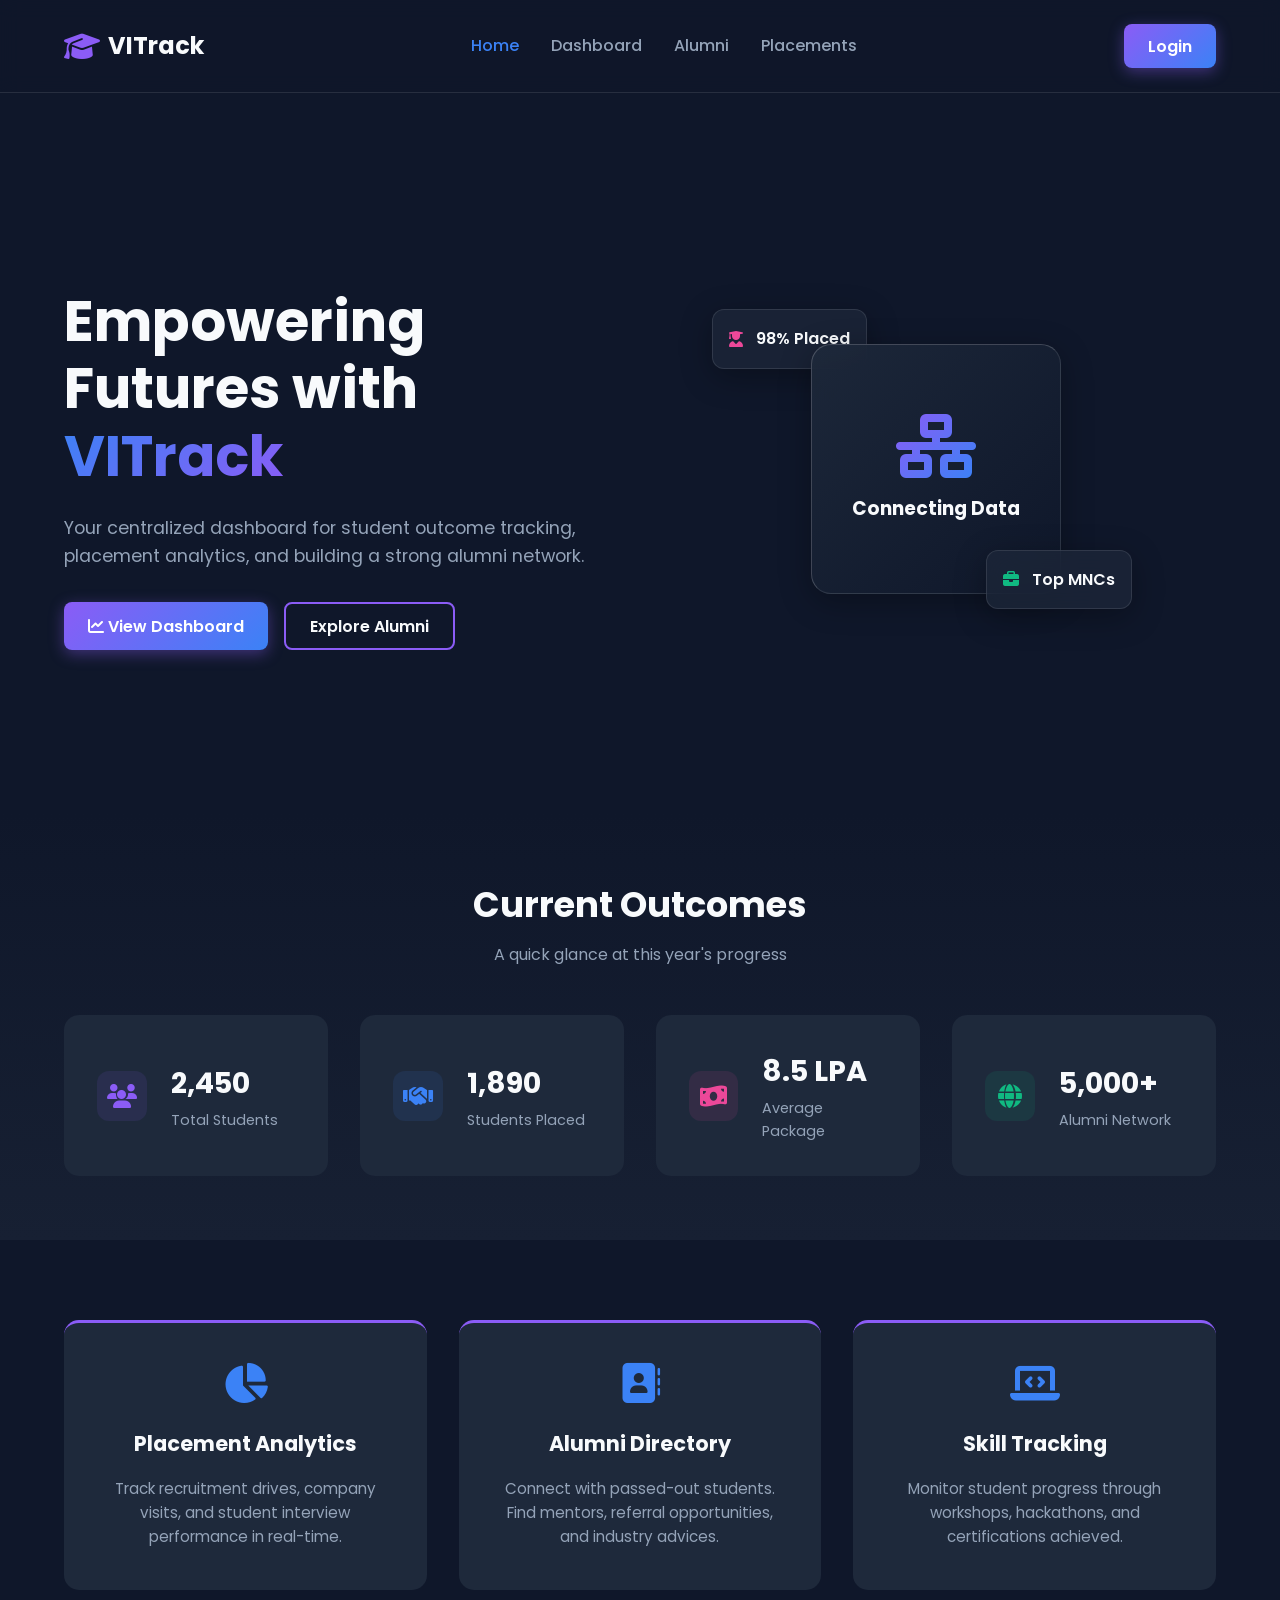
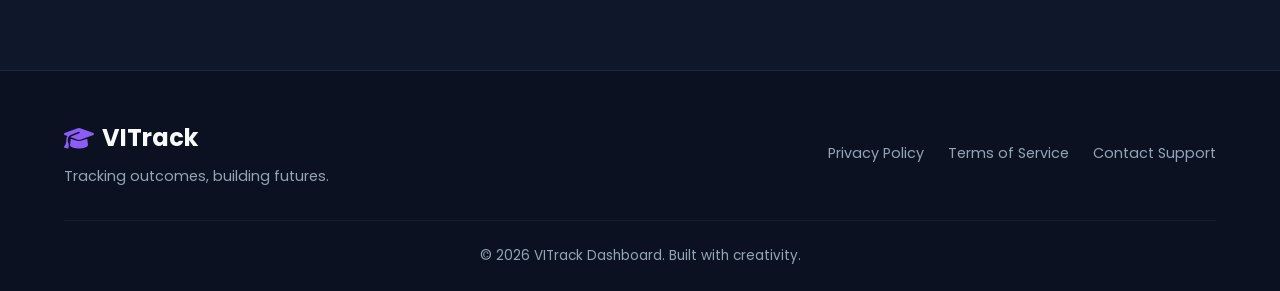
==== index.html @ 9b8b54cb "Index and Alumni created" ====
<!DOCTYPE html>
<html lang="en">

<head>
    <meta charset="UTF-8">
    <meta name="viewport" content="width=device-width, initial-scale=1.0">
    <title>VITrack - Student & Alumni Dashboard</title>
    <!-- Google Fonts for typography -->
    <link rel="preconnect" href="https://fonts.googleapis.com">
    <link rel="preconnect" href="https://fonts.gstatic.com" crossorigin>
    <link href="https://fonts.googleapis.com/css2?family=Poppins:wght@300;400;600;700&display=swap" rel="stylesheet">
    <!-- FontAwesome for Icons -->
    <link rel="stylesheet" href="https://cdnjs.cloudflare.com/ajax/libs/font-awesome/6.4.0/css/all.min.css">
    <!-- Custom CSS -->
    <link rel="stylesheet" href="style.css">
</head>

<body>
    <!-- Navigation Bar -->
    <nav class="navbar">
        <div class="logo">
            <i class="fa-solid fa-graduation-cap"></i>
            <span>VITrack</span>
        </div>
        <ul class="nav-links">
            <li><a href="index.html" class="active">Home</a></li>
            <li><a href="#">Dashboard</a></li>
            <li><a href="alumni.html">Alumni</a></li>
            <li><a href="#">Placements</a></li>
        </ul>
        <div class="nav-actions">
            <button class="btn-primary">Login</button>
        </div>
    </nav>

    <!-- Hero Section -->
    <header class="hero">
        <div class="hero-content">
            <h1>Empowering Futures with <span>VITrack</span></h1>
            <p>Your centralized dashboard for student outcome tracking, placement analytics, and building a strong
                alumni network.</p>
            <div class="hero-buttons">
                <button class="btn-primary"><i class="fa-solid fa-chart-line"></i> View Dashboard</button>
                <button class="btn-secondary" onclick="window.location.href='alumni.html'">Explore Alumni</button>
            </div>
        </div>
        <div class="hero-image-placeholder">
            <!-- A creative abstract shape or icon representing data -->
            <div class="glass-card main-glass">
                <i class="fa-solid fa-network-wired text-gradient"></i>
                <h3>Connecting Data</h3>
            </div>
            <div class="glass-card sub-glass float-1">
                <i class="fa-solid fa-user-graduate"></i>
                <p>98% Placed</p>
            </div>
            <div class="glass-card sub-glass float-2">
                <i class="fa-solid fa-briefcase"></i>
                <p>Top MNCs</p>
            </div>
        </div>
    </header>

    <!-- Statistics Section -->
    <section class="statistics">
        <div class="section-header">
            <h2>Current Outcomes</h2>
            <p>A quick glance at this year's progress</p>
        </div>
        <div class="stats-grid">
            <div class="stat-card">
                <div class="stat-icon purple"><i class="fa-solid fa-users"></i></div>
                <div class="stat-info">
                    <h3>2,450</h3>
                    <p>Total Students</p>
                </div>
            </div>
            <div class="stat-card">
                <div class="stat-icon blue"><i class="fa-solid fa-handshake"></i></div>
                <div class="stat-info">
                    <h3>1,890</h3>
                    <p>Students Placed</p>
                </div>
            </div>
            <div class="stat-card">
                <div class="stat-icon pink"><i class="fa-solid fa-money-bill-wave"></i></div>
                <div class="stat-info">
                    <h3>8.5 LPA</h3>
                    <p>Average Package</p>
                </div>
            </div>
            <div class="stat-card">
                <div class="stat-icon green"><i class="fa-solid fa-globe"></i></div>
                <div class="stat-info">
                    <h3>5,000+</h3>
                    <p>Alumni Network</p>
                </div>
            </div>
        </div>
    </section>

    <!-- Features / Modules -->
    <section class="features">
        <div class="feature-card">
            <i class="fa-solid fa-chart-pie"></i>
            <h3>Placement Analytics</h3>
            <p>Track recruitment drives, company visits, and student interview performance in real-time.</p>
        </div>
        <div class="feature-card">
            <i class="fa-solid fa-address-book"></i>
            <h3>Alumni Directory</h3>
            <p>Connect with passed-out students. Find mentors, referral opportunities, and industry advices.</p>
        </div>
        <div class="feature-card">
            <i class="fa-solid fa-laptop-code"></i>
            <h3>Skill Tracking</h3>
            <p>Monitor student progress through workshops, hackathons, and certifications achieved.</p>
        </div>
    </section>

    <!-- Footer -->
    <footer>
        <div class="footer-content">
            <div class="footer-brand">
                <h2><i class="fa-solid fa-graduation-cap"></i> VITrack</h2>
                <p>Tracking outcomes, building futures.</p>
            </div>
            <div class="footer-links">
                <a href="#">Privacy Policy</a>
                <a href="#">Terms of Service</a>
                <a href="#">Contact Support</a>
            </div>
        </div>
        <div class="footer-bottom">
            <p>&copy; 2026 VITrack Dashboard. Built with creativity.</p>
        </div>
    </footer>
</body>

</html>
---- style.css ----
/* 
=============
VITrack Styles
=============
Theme: Midnight Dark
Vibe: Beginner with creativity (glassmorphism, neon accents, clean typography)
*/

:root {
    --bg-dark: #0f172a;
    --bg-card: #1e293b;
    --bg-card-hover: #334155;

    --text-main: #f8fafc;
    --text-muted: #94a3b8;

    --accent-purple: #8b5cf6;
    --accent-blue: #3b82f6;
    --accent-pink: #ec4899;
    --accent-green: #10b981;

    --glass-bg: rgba(30, 41, 59, 0.7);
    --glass-border: rgba(255, 255, 255, 0.1);
}

* {
    margin: 0;
    padding: 0;
    box-sizing: border-box;
    font-family: 'Poppins', sans-serif;
}

body {
    background-color: var(--bg-dark);
    color: var(--text-main);
    line-height: 1.6;
    overflow-x: hidden;
}

/* Typography & Utils */
a {
    text-decoration: none;
    color: var(--text-muted);
    transition: color 0.3s ease;
}

a:hover {
    color: var(--text-main);
}

.text-gradient {
    background: linear-gradient(135deg, var(--accent-purple), var(--accent-blue));
    -webkit-background-clip: text;
    -webkit-text-fill-color: transparent;
}

/* Buttons */
button {
    cursor: pointer;
    font-size: 1rem;
    font-weight: 600;
    border-radius: 8px;
    padding: 0.6rem 1.5rem;
    transition: all 0.3s ease;
    border: none;
}

.btn-primary {
    background: linear-gradient(135deg, var(--accent-purple), var(--accent-blue));
    color: white;
    box-shadow: 0 4px 15px rgba(139, 92, 246, 0.4);
}

.btn-primary:hover {
    transform: translateY(-2px);
    box-shadow: 0 6px 20px rgba(139, 92, 246, 0.6);
}

.btn-secondary {
    background: transparent;
    color: var(--text-main);
    border: 2px solid var(--accent-purple);
}

.btn-secondary:hover {
    background: var(--accent-purple);
    color: white;
}

/* Navbar */
.navbar {
    display: flex;
    justify-content: space-between;
    align-items: center;
    padding: 1.5rem 5%;
    background: rgba(15, 23, 42, 0.8);
    backdrop-filter: blur(10px);
    border-bottom: 1px solid var(--glass-border);
    position: sticky;
    top: 0;
    z-index: 100;
}

.logo {
    display: flex;
    align-items: center;
    gap: 0.5rem;
    font-size: 1.5rem;
    font-weight: 700;
}

.logo i {
    color: var(--accent-purple);
    font-size: 1.8rem;
}

.nav-links {
    list-style: none;
    display: flex;
    gap: 2rem;
}

.nav-links li a {
    font-weight: 500;
    position: relative;
}

.nav-links li a.active,
.nav-links li a:hover {
    color: var(--accent-blue);
}

/* Hero Section */
.hero {
    display: flex;
    align-items: center;
    justify-content: space-between;
    padding: 6rem 5% 4rem;
    min-height: 80vh;
    gap: 2rem;
}

.hero-content {
    flex: 1;
    max-width: 600px;
}

.hero-content h1 {
    font-size: 3.5rem;
    line-height: 1.2;
    margin-bottom: 1.5rem;
}

.hero-content h1 span {
    background: linear-gradient(135deg, var(--accent-blue), var(--accent-purple));
    -webkit-background-clip: text;
    -webkit-text-fill-color: transparent;
}

.hero-content p {
    font-size: 1.1rem;
    color: var(--text-muted);
    margin-bottom: 2rem;
}

.hero-buttons {
    display: flex;
    gap: 1rem;
}

/* Creative visual for the right side of hero */
.hero-image-placeholder {
    flex: 1;
    position: relative;
    height: 400px;
    display: flex;
    justify-content: center;
    align-items: center;
}

.glass-card {
    background: var(--glass-bg);
    backdrop-filter: blur(16px);
    border: 1px solid var(--glass-border);
    border-radius: 20px;
    padding: 2rem;
    text-align: center;
    box-shadow: 0 8px 32px rgba(0, 0, 0, 0.3);
}

.main-glass {
    width: 250px;
    height: 250px;
    display: flex;
    flex-direction: column;
    justify-content: center;
    align-items: center;
    gap: 1rem;
    z-index: 2;
    background: linear-gradient(135deg, rgba(30, 41, 59, 0.9), rgba(15, 23, 42, 0.9));
    border-top: 1px solid rgba(255, 255, 255, 0.2);
    border-left: 1px solid rgba(255, 255, 255, 0.2);
}

.main-glass i {
    font-size: 4rem;
}

/* Creative positions without animation as requested */
.sub-glass {
    position: absolute;
    padding: 1rem;
    border-radius: 12px;
    display: flex;
    align-items: center;
    gap: 0.8rem;
    font-weight: 600;
}

.float-1 {
    top: 10%;
    left: 10%;
    z-index: 1;
}

.float-1 i {
    color: var(--accent-pink);
}

.float-2 {
    bottom: 15%;
    right: 15%;
    z-index: 3;
}

.float-2 i {
    color: var(--accent-green);
}


/* Statistics Section */
.statistics {
    padding: 4rem 5%;
    background: linear-gradient(180deg, var(--bg-dark) 0%, #172033 100%);
}

.section-header {
    text-align: center;
    margin-bottom: 3rem;
}

.section-header h2 {
    font-size: 2.2rem;
    margin-bottom: 0.5rem;
}

.section-header p {
    color: var(--text-muted);
}

.stats-grid {
    display: grid;
    grid-template-columns: repeat(auto-fit, minmax(220px, 1fr));
    gap: 2rem;
}

.stat-card {
    background: var(--bg-card);
    padding: 2rem;
    border-radius: 15px;
    display: flex;
    align-items: center;
    gap: 1.5rem;
    transition: transform 0.3s ease, background 0.3s ease;
    border: 1px solid transparent;
}

.stat-card:hover {
    transform: translateY(-5px);
    background: var(--bg-card-hover);
    border-color: rgba(255, 255, 255, 0.05);
}

.stat-icon {
    width: 50px;
    height: 50px;
    border-radius: 12px;
    display: flex;
    justify-content: center;
    align-items: center;
    font-size: 1.5rem;
}

.stat-icon.purple {
    background: rgba(139, 92, 246, 0.1);
    color: var(--accent-purple);
}

.stat-icon.blue {
    background: rgba(59, 130, 246, 0.1);
    color: var(--accent-blue);
}

.stat-icon.pink {
    background: rgba(236, 72, 153, 0.1);
    color: var(--accent-pink);
}

.stat-icon.green {
    background: rgba(16, 185, 129, 0.1);
    color: var(--accent-green);
}

.stat-info h3 {
    font-size: 1.8rem;
    margin-bottom: 0.2rem;
}

.stat-info p {
    color: var(--text-muted);
    font-size: 0.9rem;
}

/* Features Modules Section */
.features {
    padding: 5rem 5%;
    display: grid;
    grid-template-columns: repeat(auto-fit, minmax(300px, 1fr));
    gap: 2rem;
}

.feature-card {
    background: var(--bg-card);
    padding: 2.5rem 2rem;
    border-radius: 15px;
    text-align: center;
    border-top: 3px solid var(--accent-purple);
    transition: transform 0.3s ease;
}

.feature-card:hover {
    transform: translateY(-10px);
}

.feature-card i {
    font-size: 2.5rem;
    color: var(--accent-blue);
    margin-bottom: 1.5rem;
}

.feature-card h3 {
    font-size: 1.3rem;
    margin-bottom: 1rem;
}

.feature-card p {
    color: var(--text-muted);
    font-size: 0.95rem;
}

/* Footer */
footer {
    background: #0b1120;
    padding: 3rem 5% 1.5rem;
    border-top: 1px solid var(--glass-border);
}

.footer-content {
    display: flex;
    justify-content: space-between;
    align-items: center;
    margin-bottom: 2rem;
    flex-wrap: wrap;
    gap: 1rem;
}

.footer-brand h2 {
    font-size: 1.5rem;
    color: var(--text-main);
    display: flex;
    align-items: center;
    gap: 0.5rem;
}

.footer-brand i {
    color: var(--accent-purple);
}

.footer-brand p {
    color: var(--text-muted);
    font-size: 0.9rem;
    margin-top: 0.5rem;
}

.footer-links {
    display: flex;
    gap: 1.5rem;
}

.footer-links a {
    font-size: 0.9rem;
}

.footer-bottom {
    text-align: center;
    padding-top: 1.5rem;
    border-top: 1px solid rgba(255, 255, 255, 0.05);
    color: var(--text-muted);
    font-size: 0.85rem;
}

/* Responsive basics */
@media (max-width: 768px) {
    .hero {
        flex-direction: column;
        text-align: center;
        padding-top: 3rem;
    }

    .hero-buttons {
        justify-content: center;
    }

    .nav-links {
        display: none;
        /* Hide on very small screens for simplicity */
    }
}
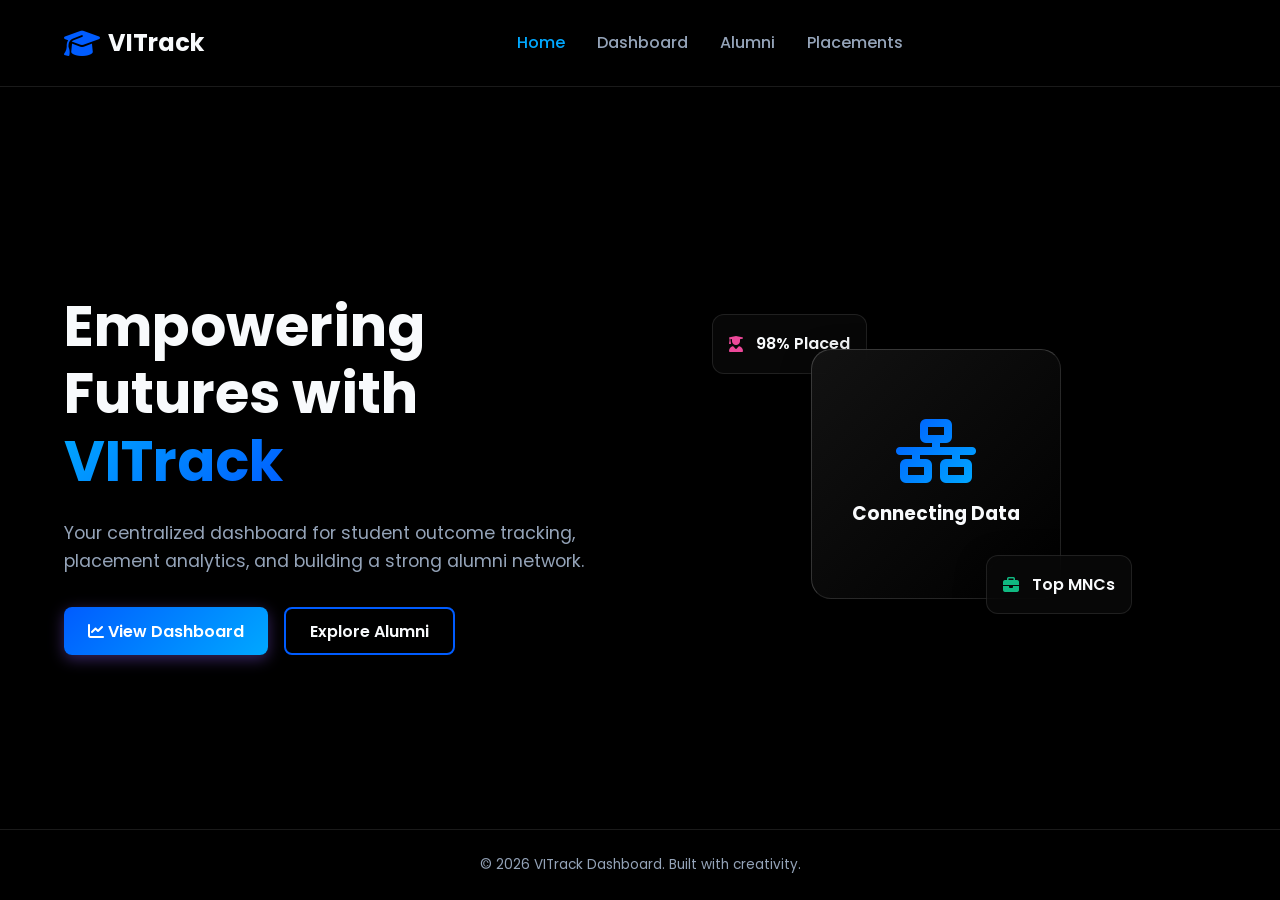
==== commit 563a3ac8: "Remove some gaps in footer and fixed a bug in dashboard" ====
--- a/index.html
+++ b/index.html
@@ -5,18 +5,18 @@
     <meta charset="UTF-8">
     <meta name="viewport" content="width=device-width, initial-scale=1.0">
     <title>VITrack - Student & Alumni Dashboard</title>
-    <!-- Google Fonts for typography -->
+
     <link rel="preconnect" href="https://fonts.googleapis.com">
     <link rel="preconnect" href="https://fonts.gstatic.com" crossorigin>
     <link href="https://fonts.googleapis.com/css2?family=Poppins:wght@300;400;600;700&display=swap" rel="stylesheet">
-    <!-- FontAwesome for Icons -->
+
     <link rel="stylesheet" href="https://cdnjs.cloudflare.com/ajax/libs/font-awesome/6.4.0/css/all.min.css">
-    <!-- Custom CSS -->
+
     <link rel="stylesheet" href="style.css">
 </head>
 
 <body>
-    <!-- Navigation Bar -->
+
     <nav class="navbar">
         <div class="logo">
             <i class="fa-solid fa-graduation-cap"></i>
@@ -24,16 +24,16 @@
         </div>
         <ul class="nav-links">
             <li><a href="index.html" class="active">Home</a></li>
-            <li><a href="#">Dashboard</a></li>
+            <li><a href="dashboard.html">Dashboard</a></li>
             <li><a href="alumni.html">Alumni</a></li>
             <li><a href="#">Placements</a></li>
         </ul>
         <div class="nav-actions">
-            <button class="btn-primary">Login</button>
+
         </div>
     </nav>
 
-    <!-- Hero Section -->
+
     <header class="hero">
         <div class="hero-content">
             <h1>Empowering Futures with <span>VITrack</span></h1>
@@ -45,7 +45,7 @@
             </div>
         </div>
         <div class="hero-image-placeholder">
-            <!-- A creative abstract shape or icon representing data -->
+
             <div class="glass-card main-glass">
                 <i class="fa-solid fa-network-wired text-gradient"></i>
                 <h3>Connecting Data</h3>
@@ -61,77 +61,14 @@
         </div>
     </header>
 
-    <!-- Statistics Section -->
-    <section class="statistics">
-        <div class="section-header">
-            <h2>Current Outcomes</h2>
-            <p>A quick glance at this year's progress</p>
-        </div>
-        <div class="stats-grid">
-            <div class="stat-card">
-                <div class="stat-icon purple"><i class="fa-solid fa-users"></i></div>
-                <div class="stat-info">
-                    <h3>2,450</h3>
-                    <p>Total Students</p>
-                </div>
-            </div>
-            <div class="stat-card">
-                <div class="stat-icon blue"><i class="fa-solid fa-handshake"></i></div>
-                <div class="stat-info">
-                    <h3>1,890</h3>
-                    <p>Students Placed</p>
-                </div>
-            </div>
-            <div class="stat-card">
-                <div class="stat-icon pink"><i class="fa-solid fa-money-bill-wave"></i></div>
-                <div class="stat-info">
-                    <h3>8.5 LPA</h3>
-                    <p>Average Package</p>
-                </div>
-            </div>
-            <div class="stat-card">
-                <div class="stat-icon green"><i class="fa-solid fa-globe"></i></div>
-                <div class="stat-info">
-                    <h3>5,000+</h3>
-                    <p>Alumni Network</p>
-                </div>
-            </div>
-        </div>
-    </section>
 
-    <!-- Features / Modules -->
-    <section class="features">
-        <div class="feature-card">
-            <i class="fa-solid fa-chart-pie"></i>
-            <h3>Placement Analytics</h3>
-            <p>Track recruitment drives, company visits, and student interview performance in real-time.</p>
-        </div>
-        <div class="feature-card">
-            <i class="fa-solid fa-address-book"></i>
-            <h3>Alumni Directory</h3>
-            <p>Connect with passed-out students. Find mentors, referral opportunities, and industry advices.</p>
-        </div>
-        <div class="feature-card">
-            <i class="fa-solid fa-laptop-code"></i>
-            <h3>Skill Tracking</h3>
-            <p>Monitor student progress through workshops, hackathons, and certifications achieved.</p>
-        </div>
-    </section>
 
-    <!-- Footer -->
+
+
+
+
     <footer>
-        <div class="footer-content">
-            <div class="footer-brand">
-                <h2><i class="fa-solid fa-graduation-cap"></i> VITrack</h2>
-                <p>Tracking outcomes, building futures.</p>
-            </div>
-            <div class="footer-links">
-                <a href="#">Privacy Policy</a>
-                <a href="#">Terms of Service</a>
-                <a href="#">Contact Support</a>
-            </div>
-        </div>
-        <div class="footer-bottom">
+        <div class="footer-bottom" style="border-top: none; padding-top: 0;">
             <p>&copy; 2026 VITrack Dashboard. Built with creativity.</p>
         </div>
     </footer>
--- a/style.css
+++ b/style.css
@@ -1,25 +1,17 @@
-/* 
-=============
-VITrack Styles
-=============
-Theme: Midnight Dark
-Vibe: Beginner with creativity (glassmorphism, neon accents, clean typography)
-*/
-
 :root {
-    --bg-dark: #0f172a;
-    --bg-card: #1e293b;
-    --bg-card-hover: #334155;
+    --bg-dark: #000000;
+    --bg-card: #0a0a0a;
+    --bg-card-hover: #141414;
 
     --text-main: #f8fafc;
     --text-muted: #94a3b8;
 
-    --accent-purple: #8b5cf6;
-    --accent-blue: #3b82f6;
+    --accent-purple: #005cff;
+    --accent-blue: #00a8ff;
     --accent-pink: #ec4899;
     --accent-green: #10b981;
 
-    --glass-bg: rgba(30, 41, 59, 0.7);
+    --glass-bg: rgba(10, 10, 10, 0.7);
     --glass-border: rgba(255, 255, 255, 0.1);
 }
 
@@ -35,9 +27,12 @@
     color: var(--text-main);
     line-height: 1.6;
     overflow-x: hidden;
-}
-
-/* Typography & Utils */
+    display: flex;
+    flex-direction: column;
+    min-height: 100vh;
+}
+
+
 a {
     text-decoration: none;
     color: var(--text-muted);
@@ -54,7 +49,7 @@
     -webkit-text-fill-color: transparent;
 }
 
-/* Buttons */
+
 button {
     cursor: pointer;
     font-size: 1rem;
@@ -87,13 +82,13 @@
     color: white;
 }
 
-/* Navbar */
+
 .navbar {
     display: flex;
     justify-content: space-between;
     align-items: center;
     padding: 1.5rem 5%;
-    background: rgba(15, 23, 42, 0.8);
+    background: rgba(0, 0, 0, 0.8);
     backdrop-filter: blur(10px);
     border-bottom: 1px solid var(--glass-border);
     position: sticky;
@@ -130,13 +125,14 @@
     color: var(--accent-blue);
 }
 
-/* Hero Section */
+
 .hero {
     display: flex;
     align-items: center;
     justify-content: space-between;
     padding: 6rem 5% 4rem;
-    min-height: 80vh;
+    flex: 1;
+    /* Pushes the footer down */
     gap: 2rem;
 }
 
@@ -168,7 +164,7 @@
     gap: 1rem;
 }
 
-/* Creative visual for the right side of hero */
+
 .hero-image-placeholder {
     flex: 1;
     position: relative;
@@ -197,7 +193,7 @@
     align-items: center;
     gap: 1rem;
     z-index: 2;
-    background: linear-gradient(135deg, rgba(30, 41, 59, 0.9), rgba(15, 23, 42, 0.9));
+    background: linear-gradient(135deg, rgba(20, 20, 20, 0.9), rgba(0, 0, 0, 0.9));
     border-top: 1px solid rgba(255, 255, 255, 0.2);
     border-left: 1px solid rgba(255, 255, 255, 0.2);
 }
@@ -206,7 +202,7 @@
     font-size: 4rem;
 }
 
-/* Creative positions without animation as requested */
+
 .sub-glass {
     position: absolute;
     padding: 1rem;
@@ -238,10 +234,10 @@
 }
 
 
-/* Statistics Section */
+
 .statistics {
     padding: 4rem 5%;
-    background: linear-gradient(180deg, var(--bg-dark) 0%, #172033 100%);
+    background: linear-gradient(180deg, var(--bg-dark) 0%, #0a0a0a 100%);
 }
 
 .section-header {
@@ -321,7 +317,7 @@
     font-size: 0.9rem;
 }
 
-/* Features Modules Section */
+
 .features {
     padding: 5rem 5%;
     display: grid;
@@ -358,11 +354,13 @@
     font-size: 0.95rem;
 }
 
-/* Footer */
+
 footer {
-    background: #0b1120;
-    padding: 3rem 5% 1.5rem;
+    background: #000000;
+    padding: 1.5rem 5%;
     border-top: 1px solid var(--glass-border);
+    margin-top: auto;
+    /* Pushes footer to the bottom */
 }
 
 .footer-content {
@@ -409,7 +407,7 @@
     font-size: 0.85rem;
 }
 
-/* Responsive basics */
+
 @media (max-width: 768px) {
     .hero {
         flex-direction: column;
@@ -423,6 +421,6 @@
 
     .nav-links {
         display: none;
-        /* Hide on very small screens for simplicity */
+
     }
 }
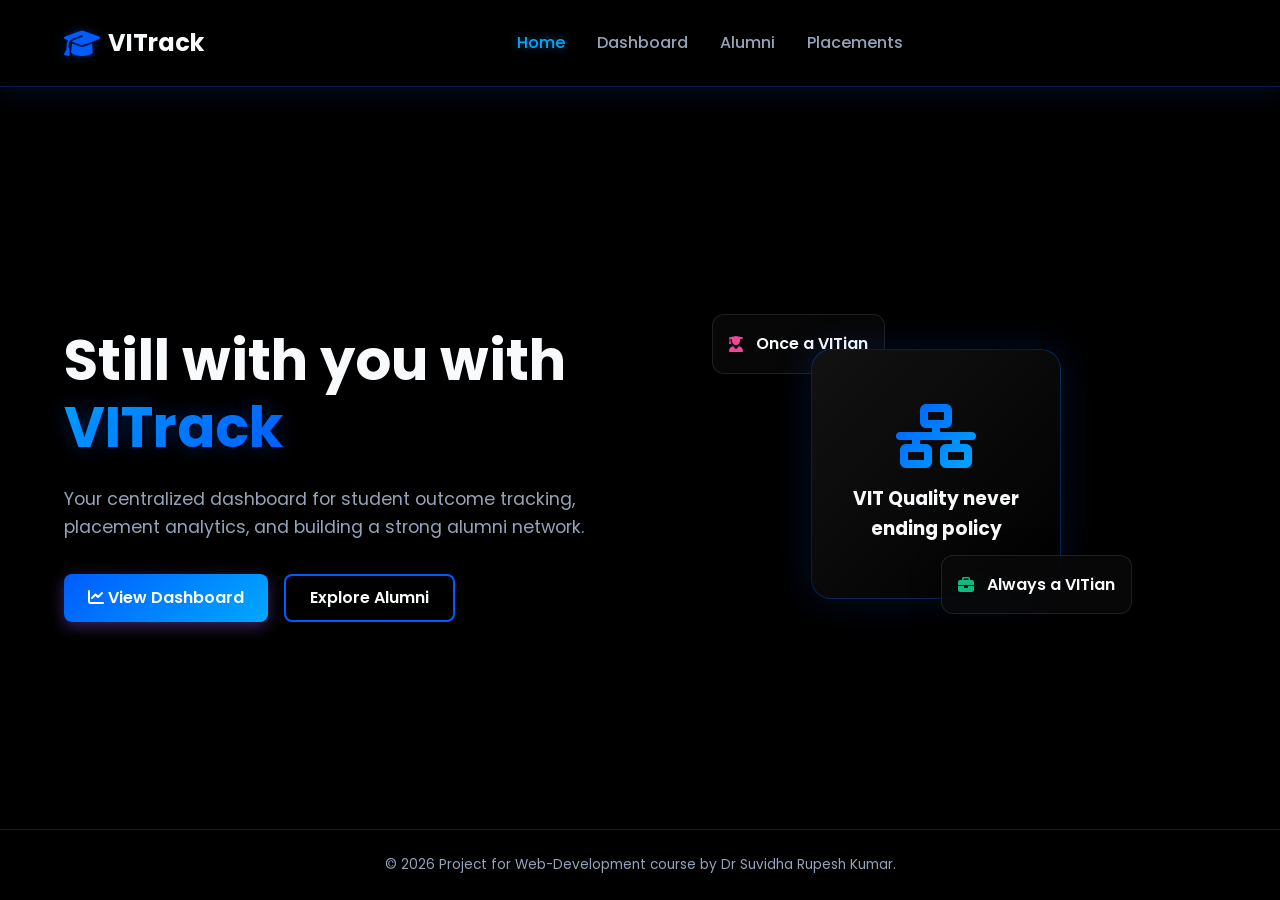
==== commit b4ac90c3: "Pre-Review 1" ====
--- a/index.html
+++ b/index.html
@@ -4,12 +4,13 @@
 <head>
     <meta charset="UTF-8">
     <meta name="viewport" content="width=device-width, initial-scale=1.0">
-    <title>VITrack - Student & Alumni Dashboard</title>
+    <title>VITrack</title>
 
+    <!--For fonts-->
     <link rel="preconnect" href="https://fonts.googleapis.com">
     <link rel="preconnect" href="https://fonts.gstatic.com" crossorigin>
     <link href="https://fonts.googleapis.com/css2?family=Poppins:wght@300;400;600;700&display=swap" rel="stylesheet">
-
+    <!--For icons-->
     <link rel="stylesheet" href="https://cdnjs.cloudflare.com/ajax/libs/font-awesome/6.4.0/css/all.min.css">
 
     <link rel="stylesheet" href="style.css">
@@ -36,7 +37,7 @@
 
     <header class="hero">
         <div class="hero-content">
-            <h1>Empowering Futures with <span>VITrack</span></h1>
+            <h1>Still with you with <span>VITrack</span></h1>
             <p>Your centralized dashboard for student outcome tracking, placement analytics, and building a strong
                 alumni network.</p>
             <div class="hero-buttons">
@@ -48,15 +49,15 @@
 
             <div class="glass-card main-glass">
                 <i class="fa-solid fa-network-wired text-gradient"></i>
-                <h3>Connecting Data</h3>
+                <h3>VIT Quality never ending policy</h3>
             </div>
             <div class="glass-card sub-glass float-1">
                 <i class="fa-solid fa-user-graduate"></i>
-                <p>98% Placed</p>
+                <p>Once a VITian</p>
             </div>
             <div class="glass-card sub-glass float-2">
                 <i class="fa-solid fa-briefcase"></i>
-                <p>Top MNCs</p>
+                <p>Always a VITian</p>
             </div>
         </div>
     </header>
@@ -69,7 +70,7 @@
 
     <footer>
         <div class="footer-bottom" style="border-top: none; padding-top: 0;">
-            <p>&copy; 2026 VITrack Dashboard. Built with creativity.</p>
+            <p>&copy; 2026 Project for Web-Development course by Dr Suvidha Rupesh Kumar.</p>
         </div>
     </footer>
 </body>
--- a/style.css
+++ b/style.css
@@ -88,9 +88,11 @@
     justify-content: space-between;
     align-items: center;
     padding: 1.5rem 5%;
-    background: rgba(0, 0, 0, 0.8);
-    backdrop-filter: blur(10px);
-    border-bottom: 1px solid var(--glass-border);
+    background: var(--bg-dark);
+    border-bottom: 1px solid rgba(0, 92, 255, 0.3);
+    /* Cobalt border */
+    box-shadow: 0 4px 30px rgba(0, 92, 255, 0.15);
+    /* Cobalt glow */
     position: sticky;
     top: 0;
     z-index: 100;
@@ -106,6 +108,8 @@
 
 .logo i {
     color: var(--accent-purple);
+    /* Cobalt */
+    text-shadow: 0 0 10px rgba(0, 92, 255, 0.4);
     font-size: 1.8rem;
 }
 
@@ -123,6 +127,8 @@
 .nav-links li a.active,
 .nav-links li a:hover {
     color: var(--accent-blue);
+    text-shadow: 0 0 8px rgba(0, 168, 255, 0.5);
+    /* Cyan glow */
 }
 
 
@@ -132,7 +138,6 @@
     justify-content: space-between;
     padding: 6rem 5% 4rem;
     flex: 1;
-    /* Pushes the footer down */
     gap: 2rem;
 }
 
@@ -151,6 +156,7 @@
     background: linear-gradient(135deg, var(--accent-blue), var(--accent-purple));
     -webkit-background-clip: text;
     -webkit-text-fill-color: transparent;
+    text-shadow: 0 0 20px rgba(0, 92, 255, 0.3);
 }
 
 .hero-content p {
@@ -194,8 +200,10 @@
     gap: 1rem;
     z-index: 2;
     background: linear-gradient(135deg, rgba(20, 20, 20, 0.9), rgba(0, 0, 0, 0.9));
-    border-top: 1px solid rgba(255, 255, 255, 0.2);
-    border-left: 1px solid rgba(255, 255, 255, 0.2);
+    border: 1px solid rgba(0, 92, 255, 0.3);
+    /* Cobalt edge highlight */
+    box-shadow: 0 0 40px rgba(0, 92, 255, 0.15);
+    /* Cobalt ambient glow */
 }
 
 .main-glass i {
@@ -360,7 +368,6 @@
     padding: 1.5rem 5%;
     border-top: 1px solid var(--glass-border);
     margin-top: auto;
-    /* Pushes footer to the bottom */
 }
 
 .footer-content {
